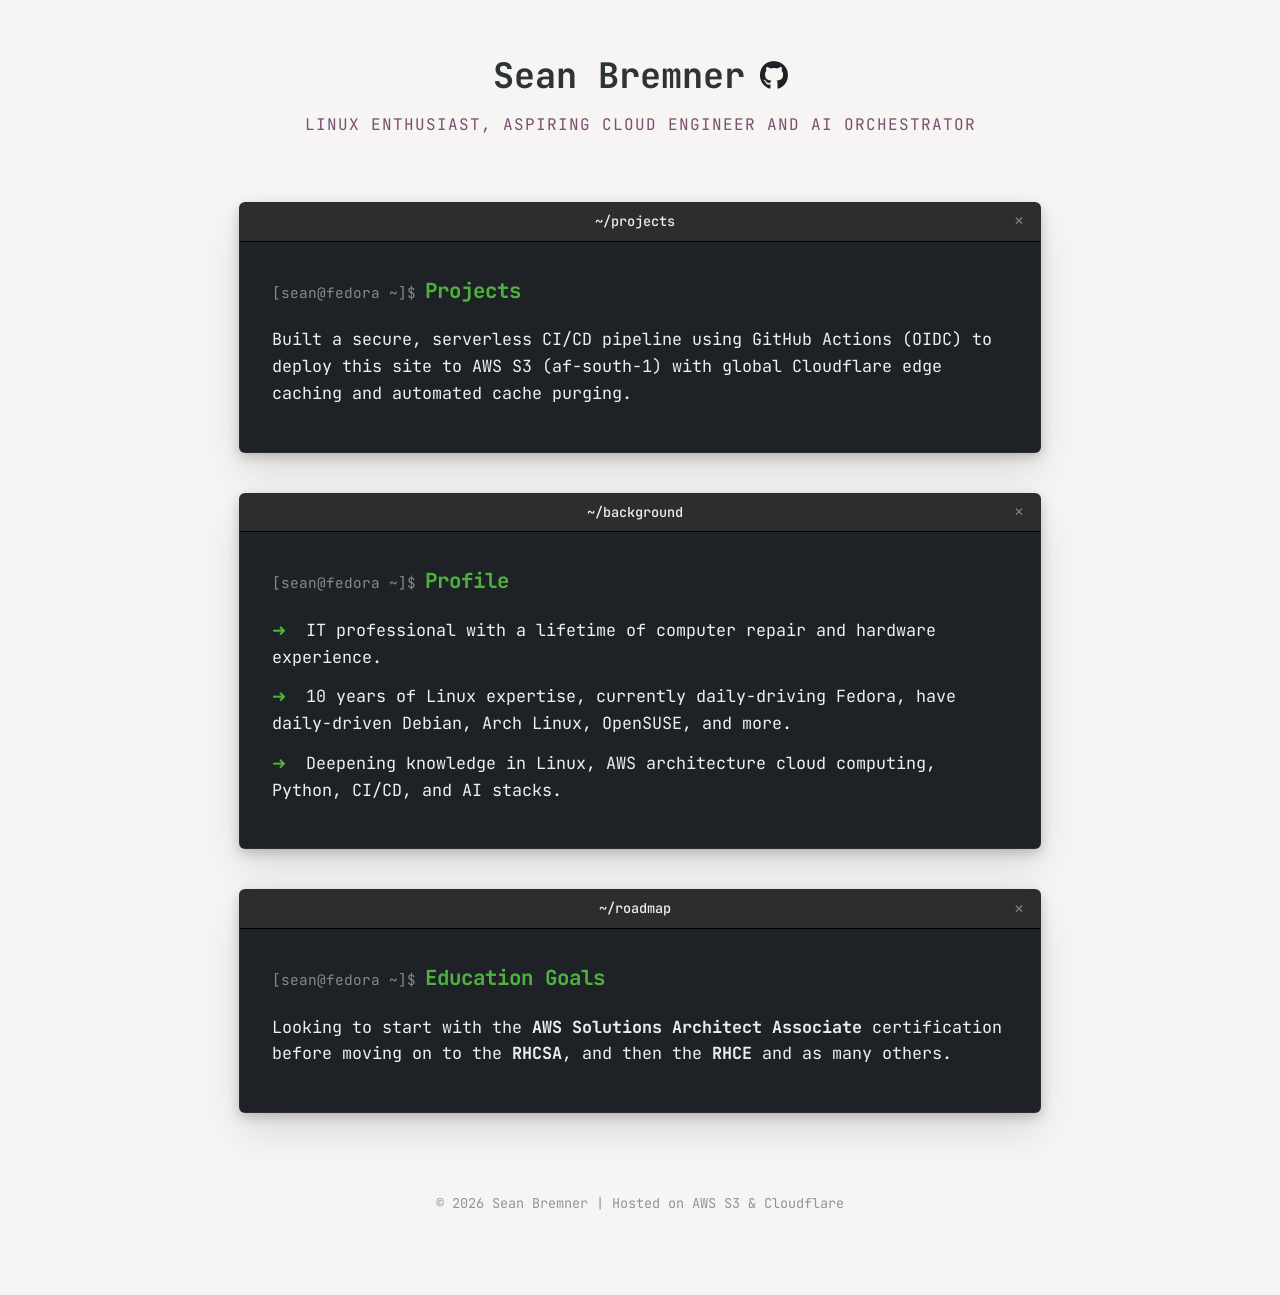
==== index.html @ 4b9fab79 "updated index with new info" ====
<!DOCTYPE html>
<html lang="en">
<head>
    <meta charset="UTF-8">
    <meta name="viewport" content="width=device-width, initial-scale=1.0">
    <title>Sean Bremner | DevOps Engineer</title>
    <link rel="stylesheet" href="style.css">
    <link href="https://fonts.googleapis.com/css2?family=Fira+Code:wght@400;500&family=JetBrains+Mono:wght@400;700&display=swap" rel="stylesheet">
    <link rel="stylesheet" href="https://cdnjs.cloudflare.com/ajax/libs/font-awesome/6.0.0/css/all.min.css">
</head>
<body>

    <header>
        <div class="container">
            <h1>Sean Bremner 
                <a href="https://github.com/skbrem" target="_blank" class="github-link">
                    <i class="fab fa-github"></i>
                </a>
            </h1>
            <p class="subtitle">Linux Enthusiast, Aspiring Cloud Engineer and AI Orchestrator</p>
        </div>
    </header>

    <main class="container">
        
        <section class="terminal-card">
            <div class="terminal-header">
                <span class="dot red"></span>
                <span class="dot yellow"></span>
                <span class="dot green"></span>
                <span class="terminal-title">~/projects</span>
            </div>
            <div class="terminal-body">
                <h3>Projects</h3>
                <p>Built a secure, serverless CI/CD pipeline using GitHub Actions (OIDC) to deploy this site to AWS S3 (af-south-1) with global Cloudflare edge caching and automated cache purging.</p>
            </div>
        </section>

        <section class="terminal-card">
            <div class="terminal-header">
                <span class="dot red"></span>
                <span class="dot yellow"></span>
                <span class="dot green"></span>
                <span class="terminal-title">~/background</span>
            </div>
            <div class="terminal-body">
                <h3>Profile</h3>
                <ul>
                    <li>IT professional with a lifetime of computer repair and hardware experience.</li>
                    <li>10 years of Linux expertise, currently daily-driving Fedora, have daily-driven Debian, Arch Linux, OpenSUSE, and more.</li>
                    <li>Deepening knowledge in Linux, AWS architecture cloud computing, Python, CI/CD, and AI stacks.</li>
                </ul>
            </div>
        </section>

        <section class="terminal-card">
            <div class="terminal-header">
                <span class="dot red"></span>
                <span class="dot yellow"></span>
                <span class="dot green"></span>
                <span class="terminal-title">~/roadmap</span>
            </div>
            <div class="terminal-body">
                <h3>Education Goals</h3>
                <p>Looking to start with the <strong>AWS Solutions Architect Associate</strong> certification before moving on to the <strong>RHCSA</strong>, and then the <strong>RHCE</strong> and as many others.</p>
            </div>
        </section>

    </main>

    <footer>
        <p>&copy; 2026 Sean Bremner | Hosted on AWS S3 & Cloudflare</p>
    </footer>

</body>
</html>
---- style.css ----
/* GNOME Terminal Theme - Inspired by Adwaita and the Bash logo */
:root {
    --bg-white: #f6f5f4;        /* Classic GNOME light background */
    --terminal-black: #1e2227;  /* Deep dark slate from your logo */
    --terminal-text: #eeeeec;   /* Light gray terminal text */
    --accent-green: #4db33d;    /* The green from the bash logo underscore */
    --gnome-header: #2d2d2d;    /* Dark HeaderBar color */
    --font-main: 'JetBrains Mono', 'Fira Code', monospace;
}

* {
    margin: 0;
    padding: 0;
    box-sizing: border-box;
}

body {
    background-color: var(--bg-white);
    color: var(--terminal-black);
    font-family: var(--font-main);
    line-height: 1.6;
    padding: 3rem 0;
}

.container {
    max-width: 850px;
    margin: 0 auto;
    padding: 0 1.5rem;
}

/* Header Section */
header {
    text-align: center;
    margin-bottom: 4rem;
}

h1 {
    font-size: 2.2rem;
    font-weight: 700;
    display: flex;
    align-items: center;
    justify-content: center;
    gap: 15px;
    color: #2e3436;
}

.github-link {
    color: var(--terminal-black);
    font-size: 1.8rem;
    transition: transform 0.2s ease, color 0.2s ease;
}

.github-link:hover {
    color: var(--accent-green);
    transform: scale(1.1);
}

.subtitle {
    font-size: 1rem;
    color: #5e2750; /* Subtle hint of Fedora/Ubuntu mix or keep it neutral gray */
    opacity: 0.8;
    margin-top: 0.5rem;
    text-transform: uppercase;
    letter-spacing: 1px;
}

/* GNOME Terminal Window Styling */
.terminal-card {
    background-color: var(--terminal-black);
    border-radius: 6px; /* GNOME windows have slight rounding */
    overflow: hidden;
    margin-bottom: 2.5rem;
    box-shadow: 0 4px 12px rgba(0,0,0,0.2), 0 20px 40px rgba(0,0,0,0.1);
    border: 1px solid rgba(255,255,255,0.05);
}

.terminal-header {
    background-color: var(--gnome-header);
    padding: 8px 16px;
    display: flex;
    align-items: center;
    justify-content: space-between; /* GNOME often spaces title and buttons */
    border-bottom: 1px solid #000;
}

/* GNOME Style Buttons (usually on the right) */
.terminal-header::after {
    content: "✕";
    color: #888;
    font-size: 12px;
    font-family: sans-serif;
    cursor: default;
}

.terminal-title {
    color: #eeeeec;
    font-size: 0.85rem;
    font-weight: 500;
    flex-grow: 1;
    text-align: center;
}

/* The three dots are less prominent in GNOME or replaced by title text */
.dot { display: none; } 

.terminal-body {
    padding: 2rem;
    color: var(--terminal-text);
}

.terminal-body h3 {
    color: var(--accent-green);
    margin-bottom: 1.2rem;
    font-size: 1.3rem;
    font-weight: 700;
}

.terminal-body h3::before {
    content: "[sean@fedora ~]$ ";
    color: #888;
    font-size: 0.9rem;
    font-weight: 400;
}

.terminal-body p, .terminal-body li {
    font-size: 1.05rem;
    margin-bottom: 0.8rem;
}

.terminal-body ul {
    list-style: none;
}

.terminal-body li::before {
    content: "➜ ";
    color: var(--accent-green);
    margin-right: 10px;
}

/* Footer */
footer {
    text-align: center;
    margin-top: 5rem;
    padding-bottom: 2rem;
    font-size: 0.85rem;
    color: #949494;
}
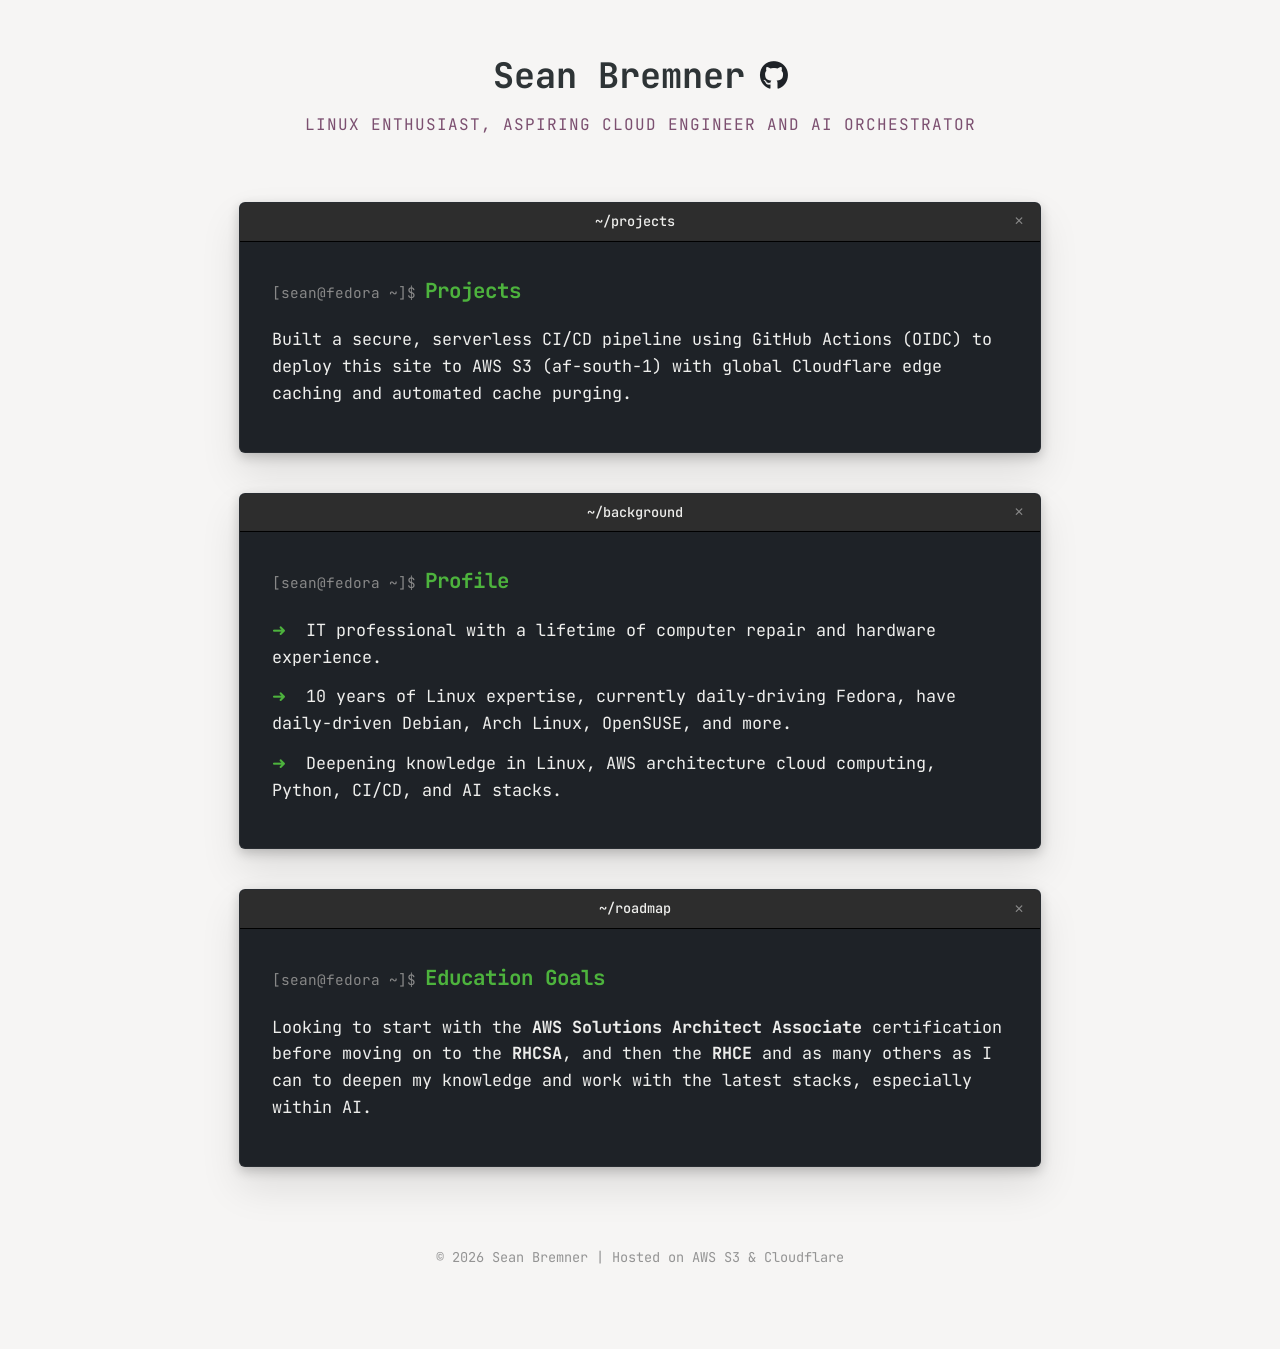
==== commit f634b58d: "updated index" ====
--- a/index.html
+++ b/index.html
@@ -62,7 +62,7 @@
             </div>
             <div class="terminal-body">
                 <h3>Education Goals</h3>
-                <p>Looking to start with the <strong>AWS Solutions Architect Associate</strong> certification before moving on to the <strong>RHCSA</strong>, and then the <strong>RHCE</strong> and as many others.</p>
+                <p>Looking to start with the <strong>AWS Solutions Architect Associate</strong> certification before moving on to the <strong>RHCSA</strong>, and then the <strong>RHCE</strong> and as many others as I can to deepen my knowledge and work with the latest stacks, especially within AI.</p>
             </div>
         </section>
 
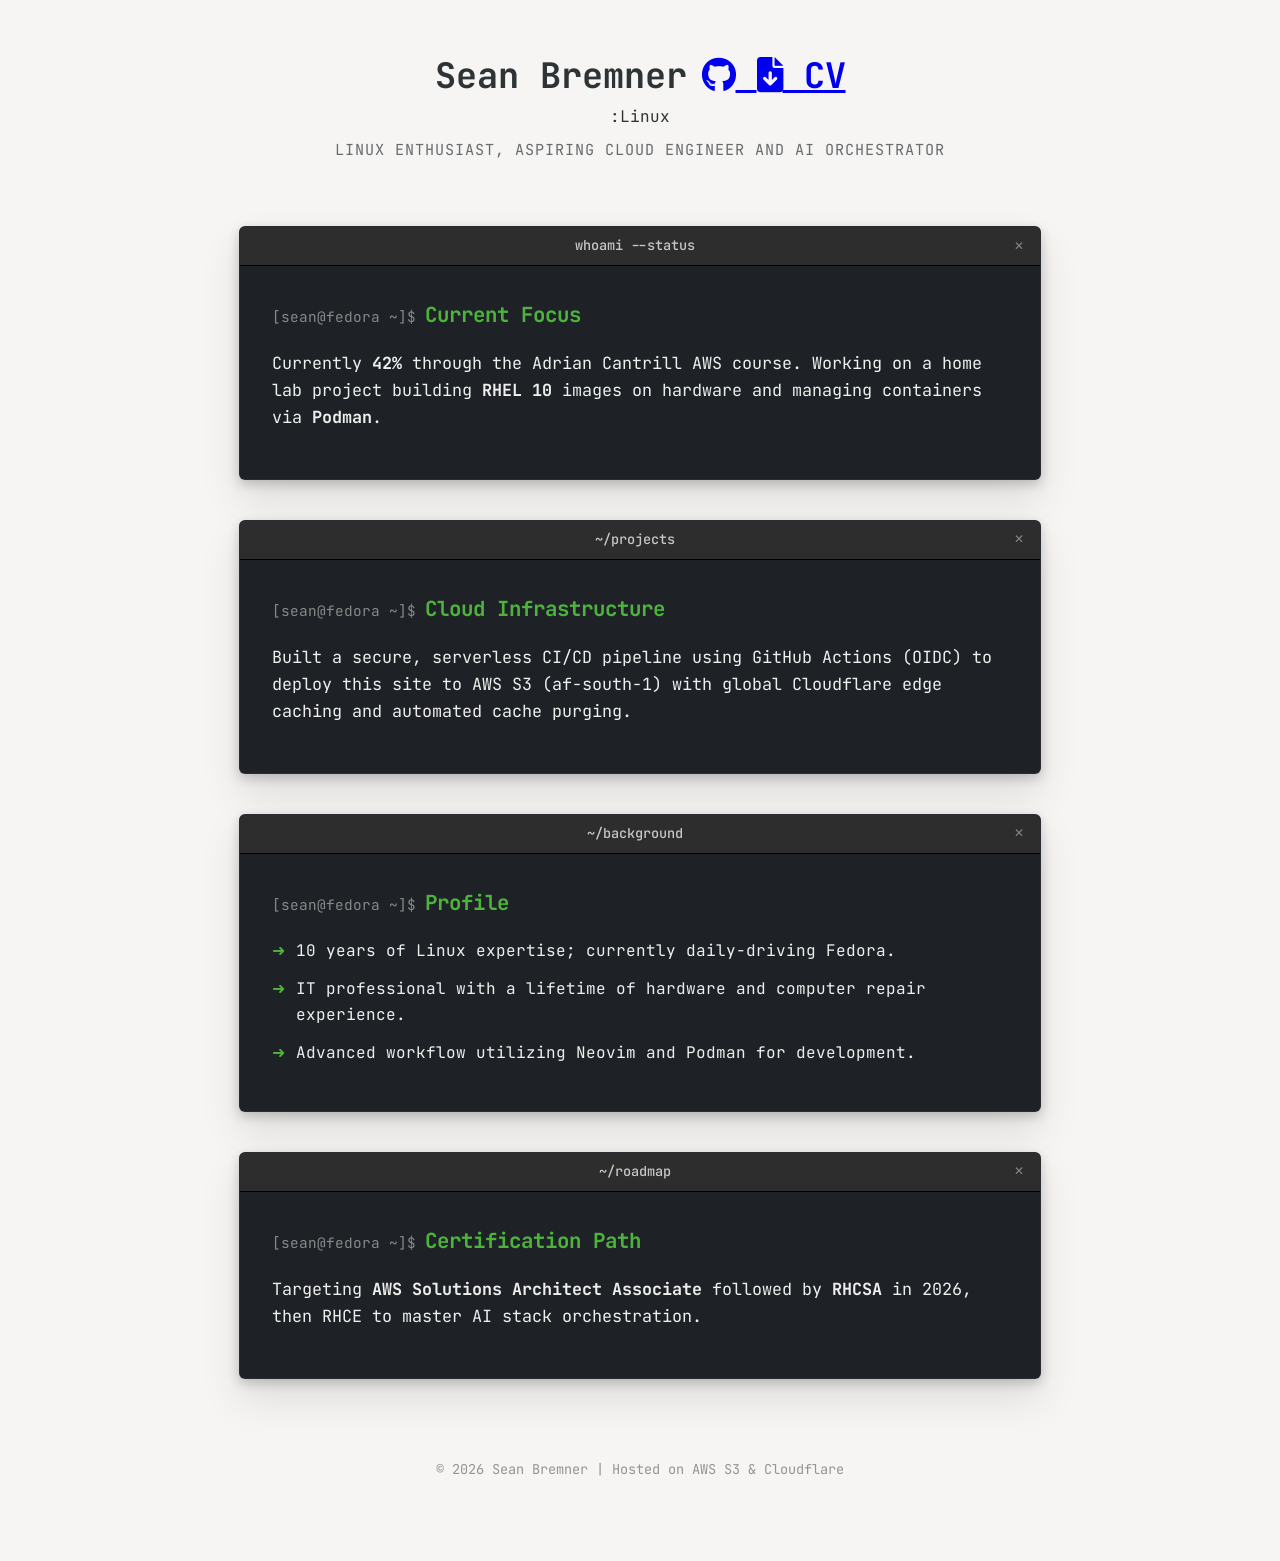
==== commit b5e92f93: "new changes to index and css" ====
--- a/index.html
+++ b/index.html
@@ -13,15 +13,32 @@
     <header>
         <div class="container">
             <h1>Sean Bremner 
-                <a href="https://github.com/skbrem" target="_blank" class="github-link">
-                    <i class="fab fa-github"></i>
-                </a>
-            </h1>
+                <span class="header-links">
+                    <a href="https://github.com/skbrem" target="_blank" class="icon-link" title="GitHub">
+                        <i class="fab fa-github"></i>
+                    </a>
+                    <a href="sean-bremner.pdf" download="sean-bremner.pdf" class="btn-download" title="Download CV">
+                        <i class="fas fa-file-download"></i> CV
+                    </a>
+                </span>
+            </h1>:Linux
             <p class="subtitle">Linux Enthusiast, Aspiring Cloud Engineer and AI Orchestrator</p>
         </div>
     </header>
 
     <main class="container">
+        <section class="terminal-card">
+            <div class="terminal-header">
+                <span class="dot red"></span>
+                <span class="dot yellow"></span>
+                <span class="dot green"></span>
+                <span class="terminal-title">whoami --status</span>
+            </div>
+            <div class="terminal-body">
+                <h3>Current Focus</h3>
+                <p>Currently <strong>42%</strong> through the Adrian Cantrill AWS course. Working on a home lab project building <strong>RHEL 10</strong> images on hardware and managing containers via <strong>Podman</strong>.</p>
+            </div>
+        </section>
         
         <section class="terminal-card">
             <div class="terminal-header">
@@ -31,7 +48,7 @@
                 <span class="terminal-title">~/projects</span>
             </div>
             <div class="terminal-body">
-                <h3>Projects</h3>
+                <h3>Cloud Infrastructure</h3>
                 <p>Built a secure, serverless CI/CD pipeline using GitHub Actions (OIDC) to deploy this site to AWS S3 (af-south-1) with global Cloudflare edge caching and automated cache purging.</p>
             </div>
         </section>
@@ -46,9 +63,9 @@
             <div class="terminal-body">
                 <h3>Profile</h3>
                 <ul>
-                    <li>IT professional with a lifetime of computer repair and hardware experience.</li>
-                    <li>10 years of Linux expertise, currently daily-driving Fedora, have daily-driven Debian, Arch Linux, OpenSUSE, and more.</li>
-                    <li>Deepening knowledge in Linux, AWS architecture cloud computing, Python, CI/CD, and AI stacks.</li>
+                    <li>10 years of Linux expertise; currently daily-driving Fedora.</li>
+                    <li>IT professional with a lifetime of hardware and computer repair experience.</li>
+                    <li>Advanced workflow utilizing Neovim and Podman for development.</li>
                 </ul>
             </div>
         </section>
@@ -61,8 +78,8 @@
                 <span class="terminal-title">~/roadmap</span>
             </div>
             <div class="terminal-body">
-                <h3>Education Goals</h3>
-                <p>Looking to start with the <strong>AWS Solutions Architect Associate</strong> certification before moving on to the <strong>RHCSA</strong>, and then the <strong>RHCE</strong> and as many others as I can to deepen my knowledge and work with the latest stacks, especially within AI.</p>
+                <h3>Certification Path</h3>
+                <p>Targeting <strong>AWS Solutions Architect Associate</strong> followed by <strong>RHCSA</strong> in 2026, then RHCE to master AI stack orchestration.</p>
             </div>
         </section>
 
--- a/style.css
+++ b/style.css
@@ -1,13 +1,29 @@
-/* GNOME Terminal Theme - Inspired by Adwaita and the Bash logo */
+/* GNOME/Adwaita Terminal Theme 
+   Designed for: bremner.me 
+*/
+
 :root {
-    --bg-white: #f6f5f4;        /* Classic GNOME light background */
-    --terminal-black: #1e2227;  /* Deep dark slate from your logo */
-    --terminal-text: #eeeeec;   /* Light gray terminal text */
-    --accent-green: #4db33d;    /* The green from the bash logo underscore */
-    --gnome-header: #2d2d2d;    /* Dark HeaderBar color */
+    /* Light Mode Variables (Default) */
+    --bg-page: #f6f5f4;         /* GNOME light background */
+    --text-main: #2e3436;       /* Adwaita dark grey text */
+    --terminal-black: #1e2227;  /* Deep dark slate from Bash logo */
+    --terminal-text: #eeeeec;   /* Light grey terminal text */
+    --accent-green: #4db33d;    /* Bash logo underscore green */
+    --gnome-header: #2d2d2d;    /* GNOME HeaderBar color */
     --font-main: 'JetBrains Mono', 'Fira Code', monospace;
 }
 
+/* Automatic Dark Mode Detection */
+@media (prefers-color-scheme: dark) {
+    :root {
+        --bg-page: #1a1a1a;        /* Deep charcoal for the page */
+        --text-main: #eeeeec;      /* Light text for dark backgrounds */
+        --terminal-black: #000000; /* Pure black cards for depth */
+        --gnome-header: #121212;   /* Inset header bar */
+    }
+}
+
+/* Global Styles */
 * {
     margin: 0;
     padding: 0;
@@ -15,11 +31,12 @@
 }
 
 body {
-    background-color: var(--bg-white);
-    color: var(--terminal-black);
+    background-color: var(--bg-page);
+    color: var(--text-main);
     font-family: var(--font-main);
     line-height: 1.6;
     padding: 3rem 0;
+    transition: background-color 0.3s ease, color 0.3s ease;
 }
 
 .container {
@@ -41,12 +58,13 @@
     align-items: center;
     justify-content: center;
     gap: 15px;
-    color: #2e3436;
+    color: var(--text-main);
 }
 
 .github-link {
-    color: var(--terminal-black);
+    color: var(--text-main);
     font-size: 1.8rem;
+    text-decoration: none;
     transition: transform 0.2s ease, color 0.2s ease;
 }
 
@@ -56,18 +74,18 @@
 }
 
 .subtitle {
-    font-size: 1rem;
-    color: #5e2750; /* Subtle hint of Fedora/Ubuntu mix or keep it neutral gray */
-    opacity: 0.8;
+    font-size: 0.95rem;
+    color: var(--text-main);
+    opacity: 0.7;
     margin-top: 0.5rem;
     text-transform: uppercase;
     letter-spacing: 1px;
 }
 
-/* GNOME Terminal Window Styling */
+/* GNOME Terminal Window */
 .terminal-card {
     background-color: var(--terminal-black);
-    border-radius: 6px; /* GNOME windows have slight rounding */
+    border-radius: 6px;
     overflow: hidden;
     margin-bottom: 2.5rem;
     box-shadow: 0 4px 12px rgba(0,0,0,0.2), 0 20px 40px rgba(0,0,0,0.1);
@@ -79,11 +97,10 @@
     padding: 8px 16px;
     display: flex;
     align-items: center;
-    justify-content: space-between; /* GNOME often spaces title and buttons */
     border-bottom: 1px solid #000;
 }
 
-/* GNOME Style Buttons (usually on the right) */
+/* GNOME Style Close Icon Placeholder */
 .terminal-header::after {
     content: "✕";
     color: #888;
@@ -98,10 +115,8 @@
     font-weight: 500;
     flex-grow: 1;
     text-align: center;
+    opacity: 0.8;
 }
-
-/* The three dots are less prominent in GNOME or replaced by title text */
-.dot { display: none; } 
 
 .terminal-body {
     padding: 2rem;
@@ -115,6 +130,7 @@
     font-weight: 700;
 }
 
+/* The [user@host ~]$ Prompt Decorator */
 .terminal-body h3::before {
     content: "[sean@fedora ~]$ ";
     color: #888;
@@ -122,19 +138,26 @@
     font-weight: 400;
 }
 
-.terminal-body p, .terminal-body li {
+.terminal-body p {
+    margin-bottom: 1rem;
     font-size: 1.05rem;
-    margin-bottom: 0.8rem;
 }
 
 .terminal-body ul {
     list-style: none;
 }
 
+.terminal-body li {
+    margin-bottom: 0.8rem;
+    position: relative;
+    padding-left: 1.5rem;
+}
+
 .terminal-body li::before {
-    content: "➜ ";
+    content: "➜";
     color: var(--accent-green);
-    margin-right: 10px;
+    position: absolute;
+    left: 0;
 }
 
 /* Footer */
@@ -145,3 +168,18 @@
     font-size: 0.85rem;
     color: #949494;
 }
+
+/* Mobile Responsiveness */
+@media (max-width: 600px) {
+    h1 {
+        font-size: 1.8rem;
+    }
+    .terminal-body {
+        padding: 1.5rem;
+    }
+    .terminal-body h3::before {
+        display: block; /* Stack prompt on mobile */
+        margin-bottom: 5px;
+    }
+}
+
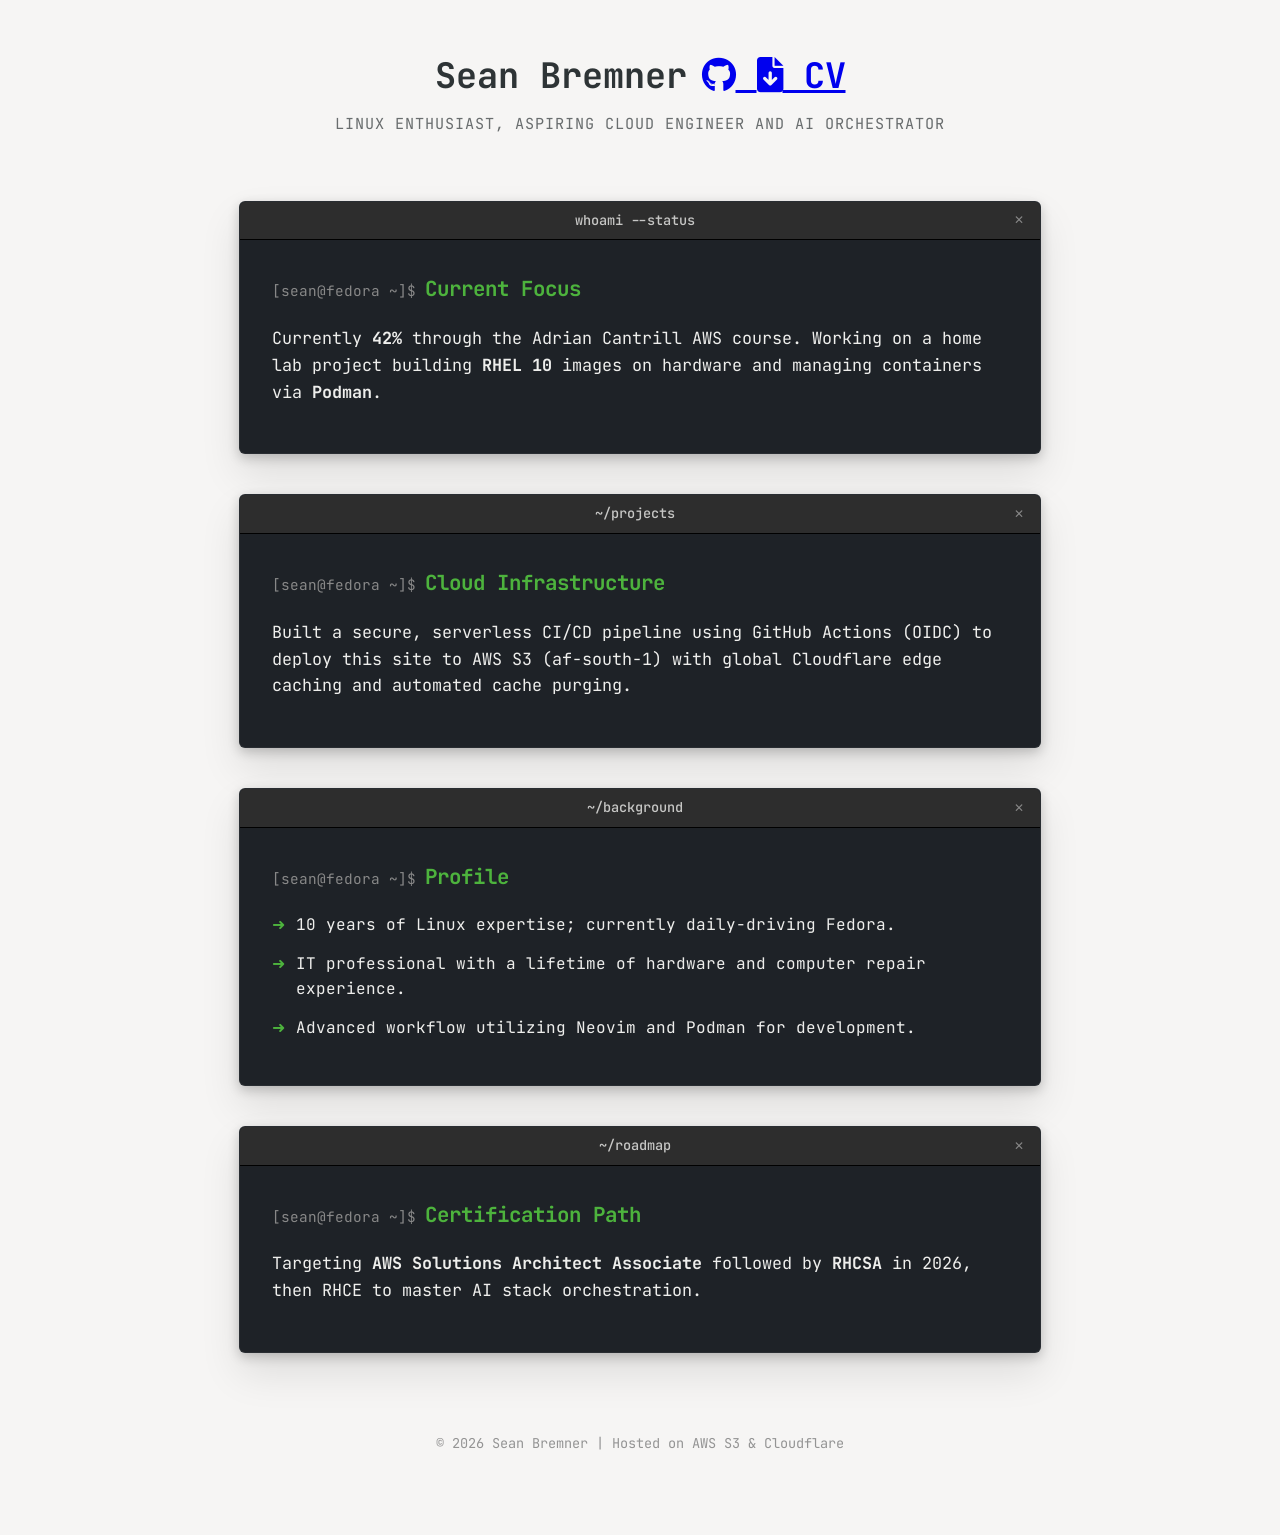
==== commit 14ce4164: "updated index again" ====
--- a/index.html
+++ b/index.html
@@ -21,7 +21,7 @@
                         <i class="fas fa-file-download"></i> CV
                     </a>
                 </span>
-            </h1>:Linux
+            </h1>
             <p class="subtitle">Linux Enthusiast, Aspiring Cloud Engineer and AI Orchestrator</p>
         </div>
     </header>
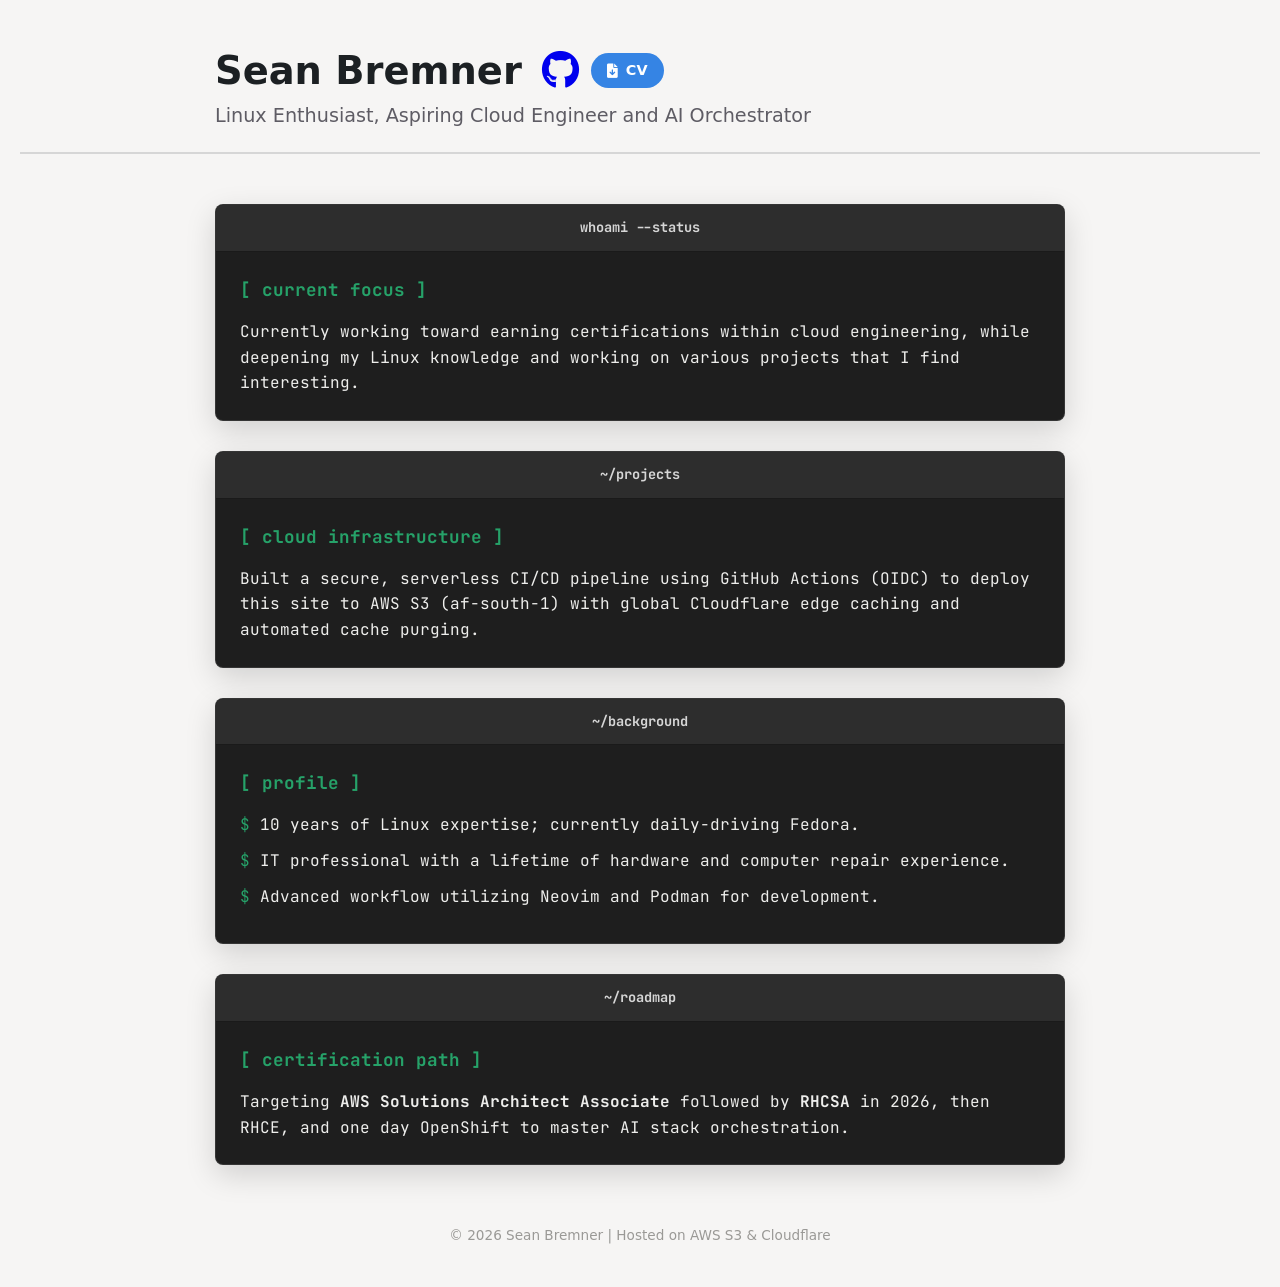
==== commit 1e74d63a: "updated page again" ====
--- a/index.html
+++ b/index.html
@@ -36,7 +36,7 @@
             </div>
             <div class="terminal-body">
                 <h3>Current Focus</h3>
-                <p>Currently <strong>42%</strong> through the Adrian Cantrill AWS course. Working on a home lab project building <strong>RHEL 10</strong> images on hardware and managing containers via <strong>Podman</strong>.</p>
+                <p>Currently working toward earning certifications within cloud engineering, while deepening my Linux knowledge and working on various projects that I find interesting.</p>
             </div>
         </section>
         
@@ -79,7 +79,7 @@
             </div>
             <div class="terminal-body">
                 <h3>Certification Path</h3>
-                <p>Targeting <strong>AWS Solutions Architect Associate</strong> followed by <strong>RHCSA</strong> in 2026, then RHCE to master AI stack orchestration.</p>
+                <p>Targeting <strong>AWS Solutions Architect Associate</strong> followed by <strong>RHCSA</strong> in 2026, then RHCE, and one day OpenShift to master AI stack orchestration.</p>
             </div>
         </section>
 
--- a/style.css
+++ b/style.css
@@ -1,146 +1,139 @@
-/* GNOME/Adwaita Terminal Theme 
-   Designed for: bremner.me 
-*/
-
+/* GNOME / Fedora Aesthetic */
 :root {
-    /* Light Mode Variables (Default) */
-    --bg-page: #f6f5f4;         /* GNOME light background */
-    --text-main: #2e3436;       /* Adwaita dark grey text */
-    --terminal-black: #1e2227;  /* Deep dark slate from Bash logo */
-    --terminal-text: #eeeeec;   /* Light grey terminal text */
-    --accent-green: #4db33d;    /* Bash logo underscore green */
-    --gnome-header: #2d2d2d;    /* GNOME HeaderBar color */
-    --font-main: 'JetBrains Mono', 'Fira Code', monospace;
+    --workspace-bg: #f6f5f4;    /* Light GNOME background */
+    --terminal-bg: #1e1e1e;     /* GNOME Terminal dark background */
+    --header-bg: #2d2d2d;       /* Adwaita dark header bar */
+    --text-main: #eeeeec;       /* Light terminal text */
+    --text-dark: #2e3436;       /* Text for the white workspace */
+    --terminal-green: #26a269;   /* GNOME success green */
+    --gnome-blue: #3584e4;      /* Standard GNOME blue */
+    --border-color: #d6d6d6;
 }
 
-/* Automatic Dark Mode Detection */
-@media (prefers-color-scheme: dark) {
-    :root {
-        --bg-page: #1a1a1a;        /* Deep charcoal for the page */
-        --text-main: #eeeeec;      /* Light text for dark backgrounds */
-        --terminal-black: #000000; /* Pure black cards for depth */
-        --gnome-header: #121212;   /* Inset header bar */
-    }
-}
-
-/* Global Styles */
 * {
+    box-sizing: border-box;
     margin: 0;
     padding: 0;
-    box-sizing: border-box;
 }
 
 body {
-    background-color: var(--bg-page);
-    color: var(--text-main);
-    font-family: var(--font-main);
+    background-color: var(--workspace-bg);
+    color: var(--text-dark);
+    font-family: 'Cantarell', 'Segoe UI', system-ui, -apple-system, sans-serif;
     line-height: 1.6;
-    padding: 3rem 0;
-    transition: background-color 0.3s ease, color 0.3s ease;
+    padding: 40px 20px;
 }
 
 .container {
     max-width: 850px;
     margin: 0 auto;
-    padding: 0 1.5rem;
 }
 
-/* Header Section */
+/* Header Area */
 header {
-    text-align: center;
-    margin-bottom: 4rem;
+    margin-bottom: 50px;
+    padding-bottom: 20px;
+    border-bottom: 2px solid var(--border-color);
 }
 
-h1 {
-    font-size: 2.2rem;
-    font-weight: 700;
+header h1 {
+    font-size: 2.4rem;
     display: flex;
     align-items: center;
-    justify-content: center;
-    gap: 15px;
-    color: var(--text-main);
+    gap: 20px;
+    color: #1c2023;
+}
+
+.header-links {
+    display: flex;
+    align-items: center;
+    gap: 12px;
+}
+
+.header-links a {
+    text-decoration: none !important;
 }
 
 .github-link {
-    color: var(--text-main);
+    color: var(--text-dark);
     font-size: 1.8rem;
-    text-decoration: none;
-    transition: transform 0.2s ease, color 0.2s ease;
+    transition: color 0.2s;
 }
 
 .github-link:hover {
-    color: var(--accent-green);
-    transform: scale(1.1);
+    color: var(--gnome-blue);
+}
+
+/* GNOME Style CV Button (Pill shape common in GTK4) */
+.btn-download {
+    background-color: var(--gnome-blue);
+    color: white !important;
+    padding: 6px 16px;
+    border-radius: 999px; /* Pill shape */
+    font-size: 0.9rem;
+    font-weight: 600;
+    display: flex;
+    align-items: center;
+    gap: 8px;
+    transition: background 0.2s;
+}
+
+.btn-download:hover {
+    background-color: #1c71d8;
+    box-shadow: 0 2px 4px rgba(0,0,0,0.1);
 }
 
 .subtitle {
-    font-size: 0.95rem;
-    color: var(--text-main);
-    opacity: 0.7;
-    margin-top: 0.5rem;
-    text-transform: uppercase;
-    letter-spacing: 1px;
+    color: #5e5c64;
+    font-size: 1.2rem;
+    font-weight: 400;
 }
 
-/* GNOME Terminal Window */
+/* GNOME Terminal Card */
 .terminal-card {
-    background-color: var(--terminal-black);
-    border-radius: 6px;
+    background-color: var(--terminal-bg);
+    color: var(--text-main);
+    border-radius: 8px; /* Slightly rounded like GTK4 windows */
     overflow: hidden;
-    margin-bottom: 2.5rem;
-    box-shadow: 0 4px 12px rgba(0,0,0,0.2), 0 20px 40px rgba(0,0,0,0.1);
-    border: 1px solid rgba(255,255,255,0.05);
+    margin-bottom: 30px;
+    box-shadow: 0 10px 30px rgba(0,0,0,0.15);
+    font-family: 'JetBrains Mono', 'Fira Code', monospace;
+    border: 1px solid rgba(255,255,255,0.1);
 }
 
 .terminal-header {
-    background-color: var(--gnome-header);
-    padding: 8px 16px;
+    background-color: var(--header-bg);
+    padding: 12px 16px;
     display: flex;
     align-items: center;
-    border-bottom: 1px solid #000;
+    border-bottom: 1px solid #1a1a1a;
 }
 
-/* GNOME Style Close Icon Placeholder */
-.terminal-header::after {
-    content: "✕";
-    color: #888;
-    font-size: 12px;
-    font-family: sans-serif;
-    cursor: default;
-}
-
+/* Removed Colored Dots - GNOME Terminal uses a cleaner header */
 .terminal-title {
-    color: #eeeeec;
     font-size: 0.85rem;
-    font-weight: 500;
-    flex-grow: 1;
-    text-align: center;
-    opacity: 0.8;
+    font-weight: bold;
+    color: #d6d6d6;
+    margin: 0 auto; /* Centers the title like GNOME windows */
 }
 
 .terminal-body {
-    padding: 2rem;
-    color: var(--terminal-text);
+    padding: 24px;
 }
 
 .terminal-body h3 {
-    color: var(--accent-green);
-    margin-bottom: 1.2rem;
-    font-size: 1.3rem;
-    font-weight: 700;
+    color: var(--terminal-green);
+    margin-bottom: 15px;
+    font-size: 1.1rem;
+    text-transform: lowercase;
 }
 
-/* The [user@host ~]$ Prompt Decorator */
 .terminal-body h3::before {
-    content: "[sean@fedora ~]$ ";
-    color: #888;
-    font-size: 0.9rem;
-    font-weight: 400;
+    content: "[ ";
 }
 
-.terminal-body p {
-    margin-bottom: 1rem;
-    font-size: 1.05rem;
+.terminal-body h3::after {
+    content: " ]";
 }
 
 .terminal-body ul {
@@ -148,14 +141,14 @@
 }
 
 .terminal-body li {
-    margin-bottom: 0.8rem;
+    margin-bottom: 10px;
     position: relative;
-    padding-left: 1.5rem;
+    padding-left: 20px;
 }
 
 .terminal-body li::before {
-    content: "➜";
-    color: var(--accent-green);
+    content: "$";
+    color: var(--terminal-green);
     position: absolute;
     left: 0;
 }
@@ -163,23 +156,12 @@
 /* Footer */
 footer {
     text-align: center;
-    margin-top: 5rem;
-    padding-bottom: 2rem;
+    margin-top: 60px;
+    color: #9a9996;
     font-size: 0.85rem;
-    color: #949494;
 }
 
-/* Mobile Responsiveness */
+/* Responsive */
 @media (max-width: 600px) {
-    h1 {
-        font-size: 1.8rem;
-    }
-    .terminal-body {
-        padding: 1.5rem;
-    }
-    .terminal-body h3::before {
-        display: block; /* Stack prompt on mobile */
-        margin-bottom: 5px;
-    }
+    header h1 { font-size: 1.8rem; }
 }
-
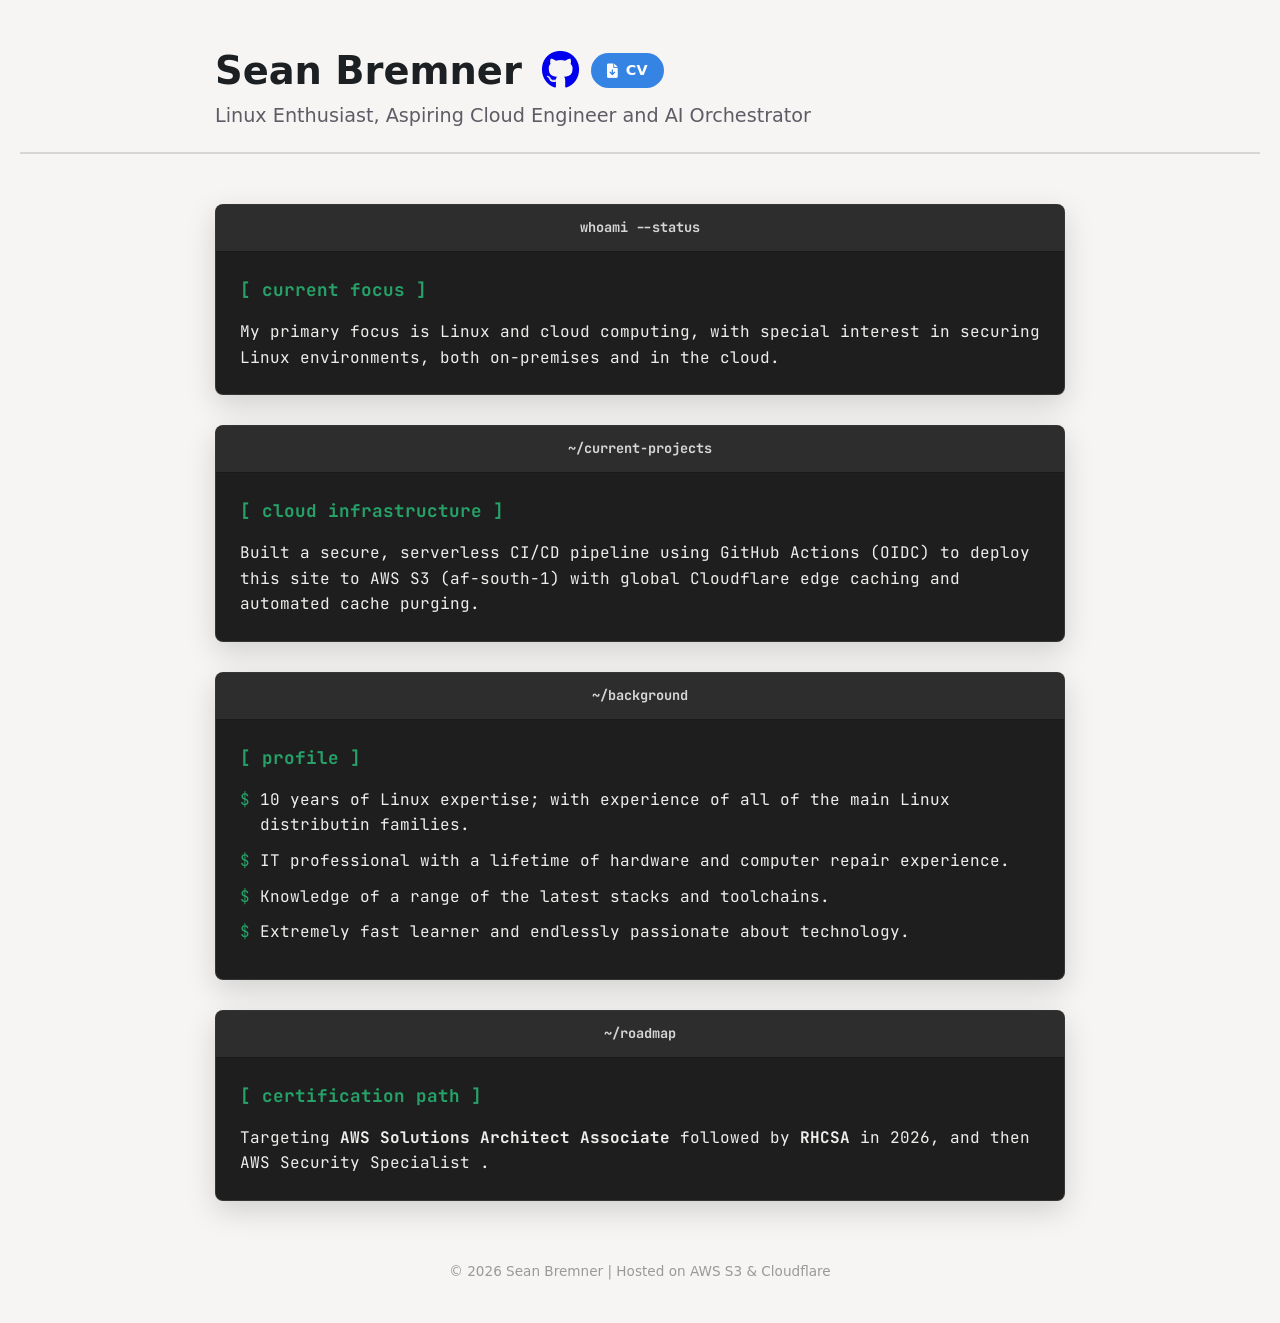
==== commit 13d935d2: "updated index with more info" ====
--- a/index.html
+++ b/index.html
@@ -36,7 +36,7 @@
             </div>
             <div class="terminal-body">
                 <h3>Current Focus</h3>
-                <p>Currently working toward earning certifications within cloud engineering, while deepening my Linux knowledge and working on various projects that I find interesting.</p>
+                <p>My primary focus is Linux and cloud computing, with special interest in securing Linux environments, both on-premises and in the cloud.</p>
             </div>
         </section>
         
@@ -45,7 +45,7 @@
                 <span class="dot red"></span>
                 <span class="dot yellow"></span>
                 <span class="dot green"></span>
-                <span class="terminal-title">~/projects</span>
+                <span class="terminal-title">~/current-projects</span>
             </div>
             <div class="terminal-body">
                 <h3>Cloud Infrastructure</h3>
@@ -63,9 +63,10 @@
             <div class="terminal-body">
                 <h3>Profile</h3>
                 <ul>
-                    <li>10 years of Linux expertise; currently daily-driving Fedora.</li>
+                    <li>10 years of Linux expertise; with experience of all of the main Linux distributin families.</li>
                     <li>IT professional with a lifetime of hardware and computer repair experience.</li>
-                    <li>Advanced workflow utilizing Neovim and Podman for development.</li>
+                    <li>Knowledge of a range of the latest stacks and toolchains.</li>
+                    <li>Extremely fast learner and endlessly passionate about technology.</li>
                 </ul>
             </div>
         </section>
@@ -79,7 +80,7 @@
             </div>
             <div class="terminal-body">
                 <h3>Certification Path</h3>
-                <p>Targeting <strong>AWS Solutions Architect Associate</strong> followed by <strong>RHCSA</strong> in 2026, then RHCE, and one day OpenShift to master AI stack orchestration.</p>
+                <p>Targeting <strong>AWS Solutions Architect Associate</strong> followed by <strong>RHCSA</strong> in 2026, and then AWS Security Specialist .</p>
             </div>
         </section>
 
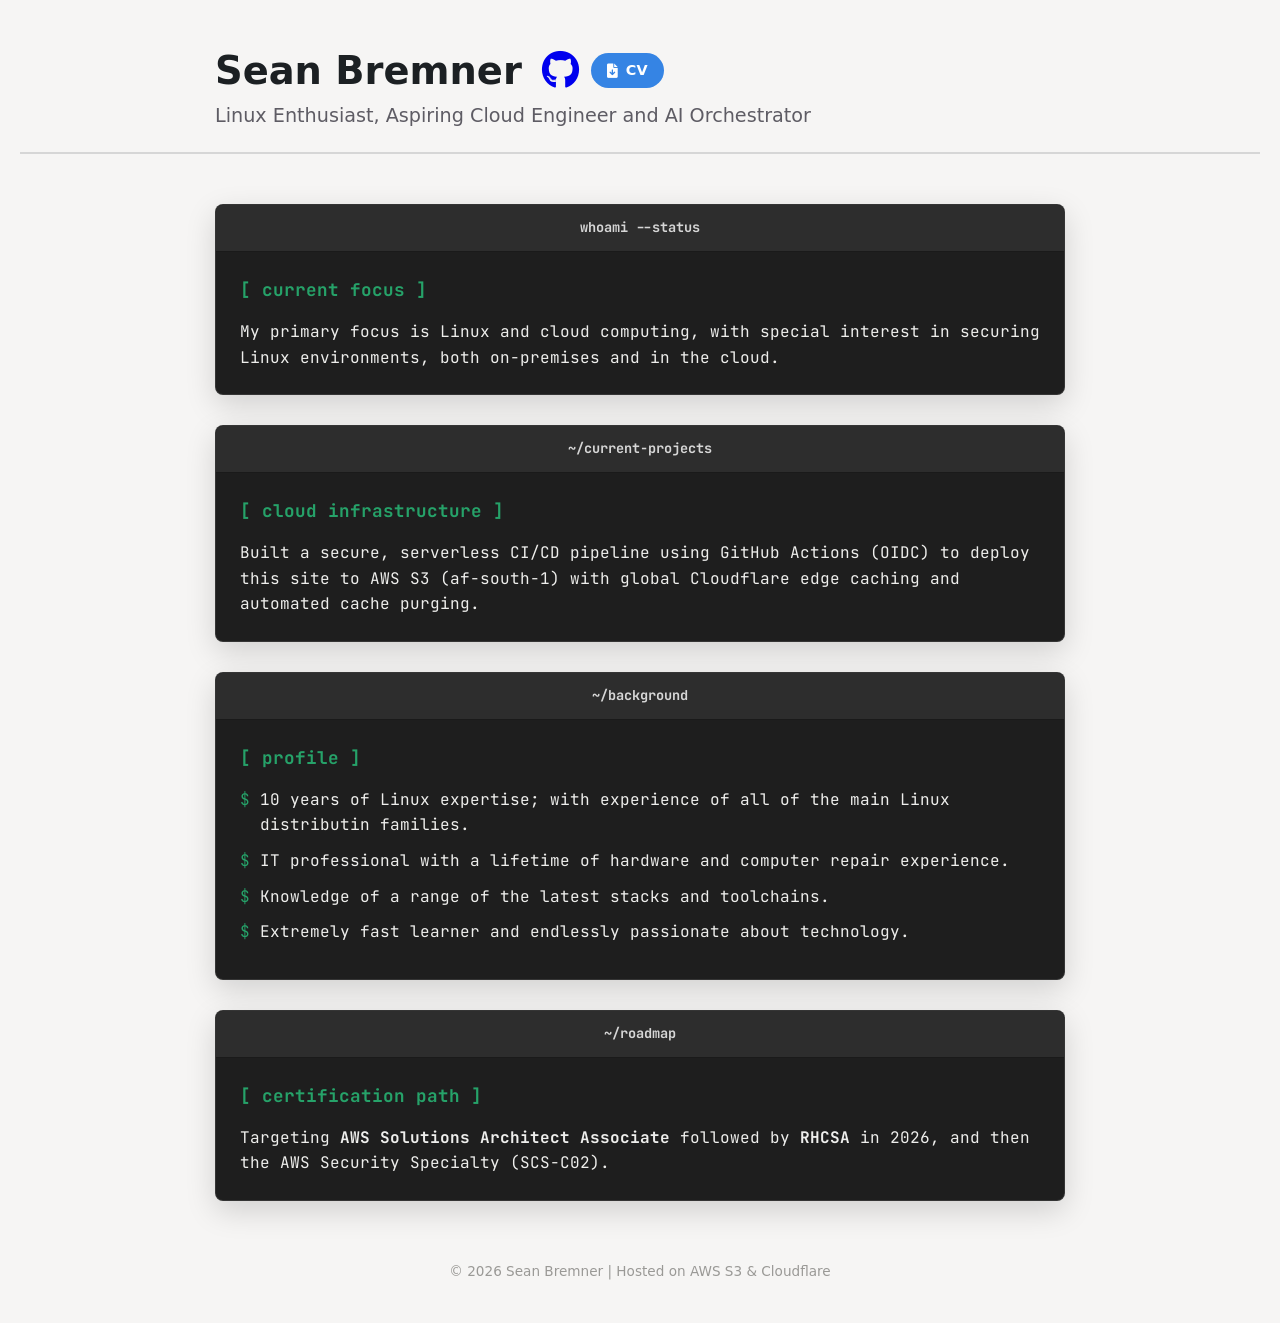
==== commit d409c14d: "made a few typo fixes" ====
--- a/index.html
+++ b/index.html
@@ -80,7 +80,7 @@
             </div>
             <div class="terminal-body">
                 <h3>Certification Path</h3>
-                <p>Targeting <strong>AWS Solutions Architect Associate</strong> followed by <strong>RHCSA</strong> in 2026, and then AWS Security Specialist .</p>
+                <p>Targeting <strong>AWS Solutions Architect Associate</strong> followed by <strong>RHCSA</strong> in 2026, and then the AWS Security Specialty (SCS-C02).</p>
             </div>
         </section>
 
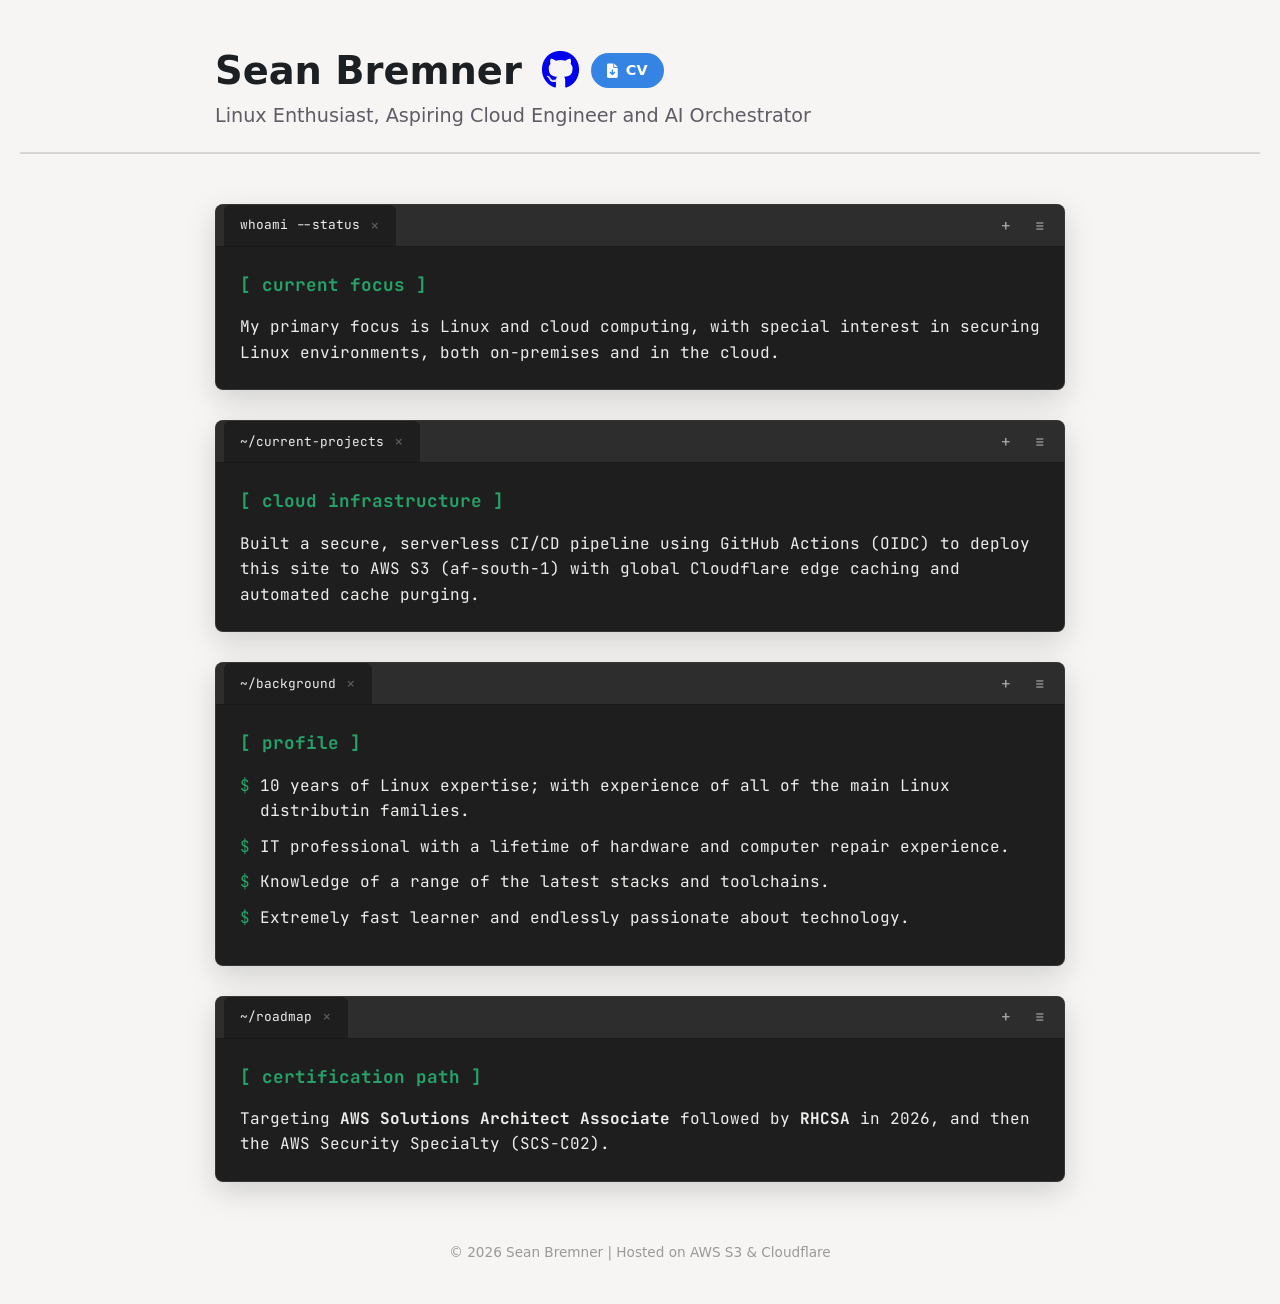
==== commit acba32dd: "made a few tweaks to the terminal part of the css with the help of Claude - but I am learning!" ====
--- a/index.html
+++ b/index.html
@@ -29,10 +29,13 @@
     <main class="container">
         <section class="terminal-card">
             <div class="terminal-header">
-                <span class="dot red"></span>
-                <span class="dot yellow"></span>
-                <span class="dot green"></span>
-                <span class="terminal-title">whoami --status</span>
+                <div class="terminal-tabs">
+                    <span class="terminal-tab active">whoami --status</span>
+                </div>
+                <div class="terminal-actions">
+                    <span class="terminal-btn" title="New Tab">+</span>
+                    <span class="terminal-btn" title="Menu">&#9776;</span>
+                </div>
             </div>
             <div class="terminal-body">
                 <h3>Current Focus</h3>
@@ -42,10 +45,13 @@
         
         <section class="terminal-card">
             <div class="terminal-header">
-                <span class="dot red"></span>
-                <span class="dot yellow"></span>
-                <span class="dot green"></span>
-                <span class="terminal-title">~/current-projects</span>
+                <div class="terminal-tabs">
+                    <span class="terminal-tab active">~/current-projects</span>
+                </div>
+                <div class="terminal-actions">
+                    <span class="terminal-btn">+</span>
+                    <span class="terminal-btn">&#9776;</span>
+                </div>
             </div>
             <div class="terminal-body">
                 <h3>Cloud Infrastructure</h3>
@@ -55,10 +61,13 @@
 
         <section class="terminal-card">
             <div class="terminal-header">
-                <span class="dot red"></span>
-                <span class="dot yellow"></span>
-                <span class="dot green"></span>
-                <span class="terminal-title">~/background</span>
+                <div class="terminal-tabs">
+                    <span class="terminal-tab active">~/background</span>
+                </div>
+                <div class="terminal-actions">
+                    <span class="terminal-btn">+</span>
+                    <span class="terminal-btn">&#9776;</span>
+                </div>
             </div>
             <div class="terminal-body">
                 <h3>Profile</h3>
@@ -73,10 +82,13 @@
 
         <section class="terminal-card">
             <div class="terminal-header">
-                <span class="dot red"></span>
-                <span class="dot yellow"></span>
-                <span class="dot green"></span>
-                <span class="terminal-title">~/roadmap</span>
+                <div class="terminal-tabs">
+                    <span class="terminal-tab active">~/roadmap</span>
+                </div>
+                <div class="terminal-actions">
+                    <span class="terminal-btn">+</span>
+                    <span class="terminal-btn">&#9776;</span>
+                </div>
             </div>
             <div class="terminal-body">
                 <h3>Certification Path</h3>
--- a/style.css
+++ b/style.css
@@ -103,18 +103,65 @@
 
 .terminal-header {
     background-color: var(--header-bg);
-    padding: 12px 16px;
-    display: flex;
-    align-items: center;
+    display: flex;
+    align-items: stretch;
+    height: 42px;
     border-bottom: 1px solid #1a1a1a;
 }
 
-/* Removed Colored Dots - GNOME Terminal uses a cleaner header */
-.terminal-title {
-    font-size: 0.85rem;
-    font-weight: bold;
-    color: #d6d6d6;
-    margin: 0 auto; /* Centers the title like GNOME windows */
+.terminal-tabs {
+    display: flex;
+    align-items: stretch;
+    flex: 1;
+    padding: 0 8px;
+}
+
+.terminal-tab {
+    display: flex;
+    align-items: center;
+    padding: 0 16px;
+    font-size: 0.8rem;
+    color: #888;
+    border-radius: 6px 6px 0 0;
+    cursor: default;
+    white-space: nowrap;
+}
+
+.terminal-tab.active {
+    background-color: var(--terminal-bg);
+    color: #eeeeec;
+}
+
+.terminal-tab.active::after {
+    content: '×';
+    color: #5e5c64;
+    font-size: 1rem;
+    margin-left: 10px;
+    line-height: 1;
+}
+
+.terminal-actions {
+    display: flex;
+    align-items: center;
+    padding: 0 8px;
+    gap: 2px;
+}
+
+.terminal-btn {
+    width: 32px;
+    height: 32px;
+    display: flex;
+    align-items: center;
+    justify-content: center;
+    border-radius: 5px;
+    color: #aaa;
+    font-size: 1rem;
+    cursor: default;
+    transition: background 0.12s;
+}
+
+.terminal-btn:hover {
+    background: rgba(255, 255, 255, 0.1);
 }
 
 .terminal-body {
